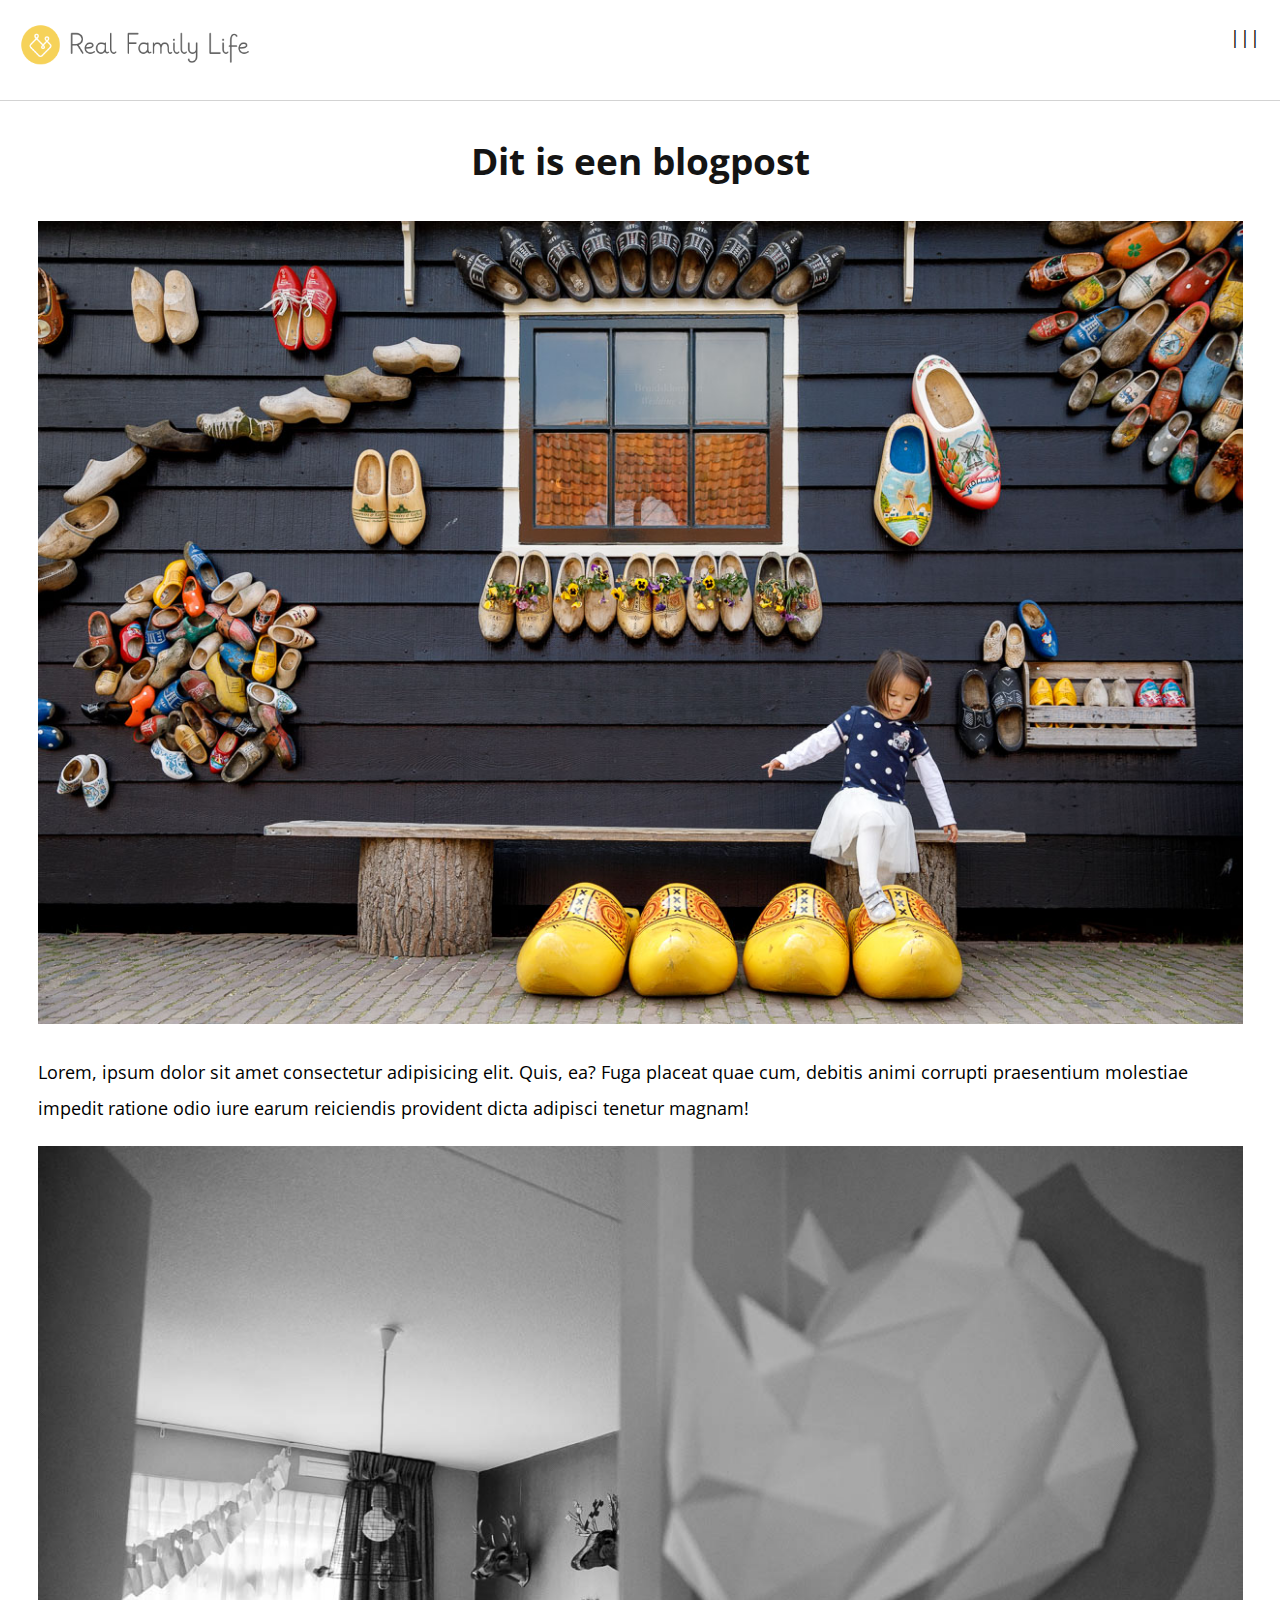
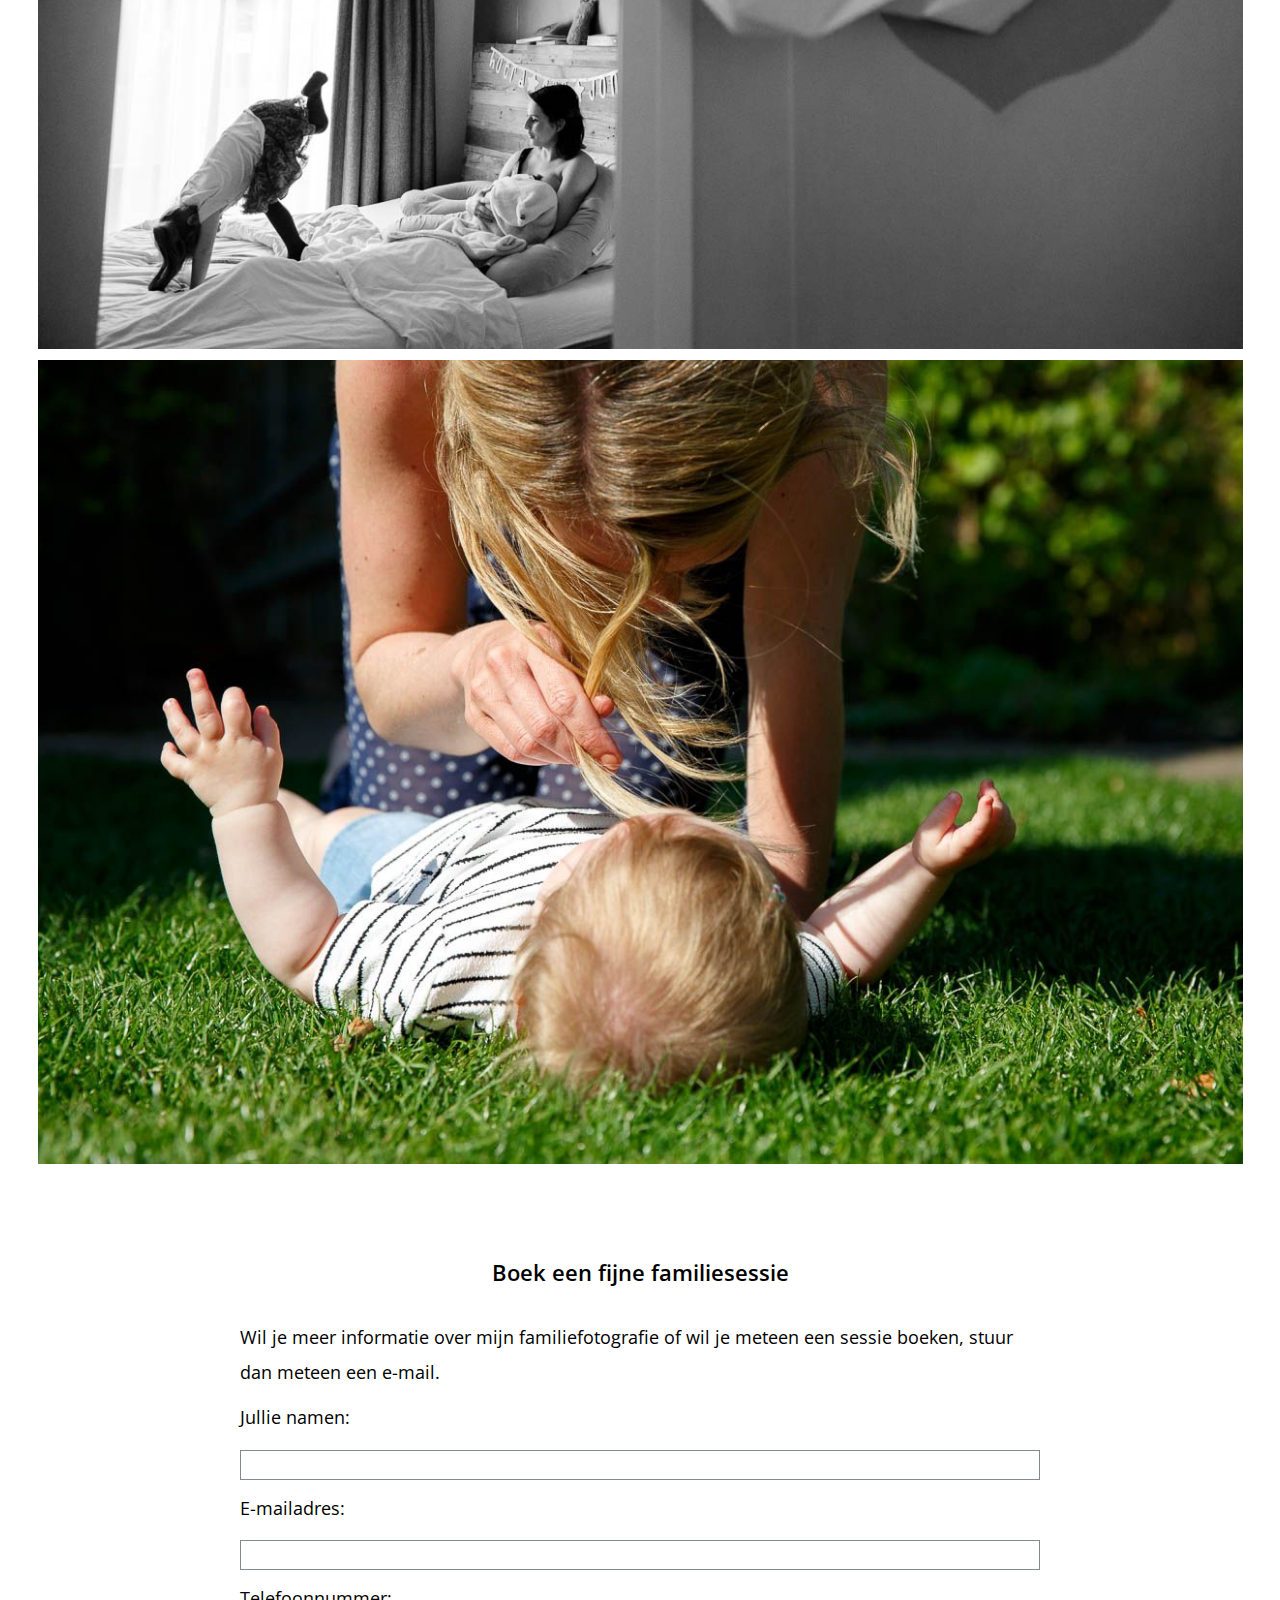
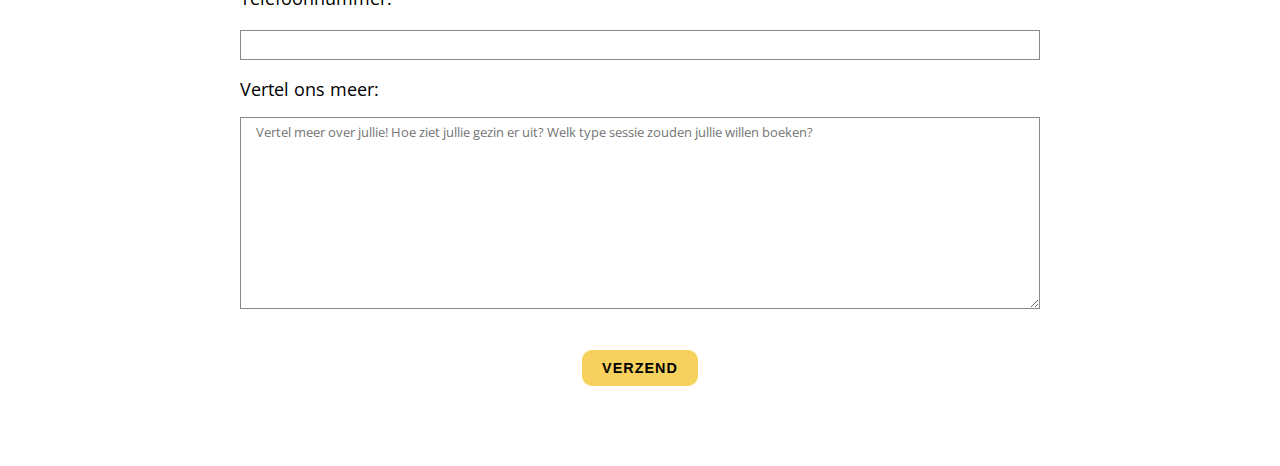
==== blog-single.html @ f8e6f695 "finished blog-archive and blog-single" ====
<!DOCTYPE html>
<html lang="en">
  <head>
    <meta charset="UTF-8" />
    <meta name="viewport" content="width=device-width, initial-scale=1.0" />
    <link rel="stylesheet" href="./css/style.css" />
    <link
      href="https://fonts.googleapis.com/css2?family=Open+Sans:ital,wght@0,300;0,400;0,600;0,700;1,400&display=swap"
      rel="stylesheet"
    />

    <title>Real Family Life - Blogpost</title>
  </head>
  <body>
    <header>
      <nav>
        <div class="nav__logo-container">
          <a href="index.html"
            ><img class="nav__logo" src="./images/rfl-logo-2.png" width="230px" alt="logo"
          /></a>
        </div>
        <span class="nav__menu">|||</span>
      </nav>
    </header>
    <main class="blogpost">
      <h1 class="blogpost__title">Dit is een blogpost</h1>
      <img
        class="blogpost__featured-img"
        src="./images/Gezinsfoto-Zaanse-Schans-Zaandam-WI-015.jpg"
        alt=""
      />
      <article class="blogpost__content">
        <p>
          Lorem, ipsum dolor sit amet consectetur adipisicing elit. Quis, ea? Fuga placeat quae cum,
          debitis animi corrupti praesentium molestiae impedit ratione odio iure earum reiciendis
          provident dicta adipisci tenetur magnam!
        </p>
        <img src="./images/Gezinsfotografie-Day-in-the-Life-Nicoline-Dennis-024.jpg" alt="" />
        <img
          src="./images/Gezinsfotografie-Day-in-the-Life-Thomas-Lisette-013-1245x830.jpg"
          alt=""
        />
      </article>
    </main>
    <footer>
      <div class="footer-cta">
        <h3 class="footer-cta__title">Boek een fijne familiesessie</h3>
        <p class="footer-cta__content">
          Wil je meer informatie over mijn familiefotografie of wil je meteen een sessie boeken,
          stuur dan meteen een e-mail.
        </p>

        <form class="contactform" name="contact" method="POST" data-netlify="true">
          <div class="contactform__formfield">
            <label for="name">Jullie namen:</label>
            <input type="text" name="names" id="name" />
          </div>
          <div class="contactform__formfield">
            <label for="email">E-mailadres:</label>
            <input type="email" name="email" id="email" />
          </div>
          <div class="contactform__formfield">
            <label for="phone">Telefoonnummer:</label>
            <input type="tel" name="phone" id="phone" />
          </div>
          <div class="contactform__formfield">
            <label for="more">Vertel ons meer:</label>
            <textarea
              name="more"
              id="more"
              cols="20"
              rows="10"
              placeholder="Vertel meer over jullie! Hoe ziet jullie gezin er uit? Welk type sessie zouden jullie willen boeken?"
            ></textarea>
          </div>
          <button class="button contactform__button" type="submit">Verzend</button>
        </form>
      </div>
    </footer>
  </body>
</html>
---- css/style.css ----
* {
  margin: 0;
  padding: 0;
  box-sizing: border-box;
}

body {
  font-family: "Open Sans";
  line-height: 2rem;
}

footer {
  grid-area: footer;
}

/* --- NAV --- */
nav {
  display: flex;
  justify-content: space-between;
  padding: 20px 20px;
  border-bottom: 1px solid lightgrey;
}

.nav__logo-container {
  width: 230px;
  height: auto;
}
.nav__logo {
  width: 100%;
}

/* --- HEADINGS --- */

h1 {
  font-size: 2rem;
  line-height: 2.5rem;
  color: #141414;
}

h2 {
  font-size: 1.5rem;
  font-weight: 600;
  line-height: 2.5rem;
  color: #141414;
}

h3 {
  font-size: 1.3rem;
  font-weight: 400;
}

.page-intro {
  padding: 40px;
}
.page-intro__title {
  text-align: center;
  padding-bottom: 30px;
}

.page-intro__content {
  max-width: 800px;
  margin: 0 auto;
}

/* --- GENERAL STYLING --- */

.button {
  text-transform: uppercase;
  font-size: 0.9rem;
  font-weight: 700;
  letter-spacing: 1px;
  text-decoration: none;
  color: black;
  background-color: #f6d15e;
  padding: 10px 20px;
  border-radius: 10px;
  display: inline-block;
  transition: background-color ease-in-out 0.2s;
}

.button:hover {
  background-color: #f2dfa4;
}

/* --- FOOTER --- */

footer {
  padding: 40px;
}

.footer-cta {
  padding-bottom: 40px;
  max-width: 800px;
  margin: 0 auto;
}

.footer-cta__title {
  font-weight: 600;
  font-size: 1.4rem;
  text-align: center;
  margin-bottom: 30px;
}

.contactform {
  width: 100%;
}

.contactform label {
  display: block;
  padding: 10px 0px;
}

.contactform input,
.contactform textarea {
  width: 100%;
  padding: 5px 15px;
  border: 1px solid #818a91;
  border-radius: 0;
  font-family: inherit;
  box-sizing: border-box;
}

.contactform__button {
  border: 0;
  margin: 0 auto;
  margin-top: 30px;
  display: block;
  cursor: pointer;
}

/* --- HOMEPAGE --- */

.homepage {
  display: grid;
  grid-template-rows: auto;
  grid-template-columns: 1fr;
  grid-template-areas:
    "header"
    "intro"
    "ditl"
    "gezin"
    "aboutus"
    "footer";
}
header {
  grid-area: header;
}
.intro {
  grid-area: intro;
}
.ditl {
  grid-area: ditl;
}
.gezin {
  grid-area: gezin;
}

.aboutus {
  grid-area: aboutus;
}

.intro {
  z-index: 1;
}
.intro__title {
  text-align: center;
  font-weight: 300;
  padding: 40px 20px;
}

.intro__img {
  width: 100%;
}

.intro__content {
  text-align: center;
  padding: 40px 20px;
}

/* .wave {
  height: 0px;
  width: 0px;
} */
.split {
  text-align: center;
  /* clip-path: url(#wave); */
}

.split--yellow {
  background-color: #f6d15e;
}

.split__titlecontainer {
  padding: 50px 20px;
}

.split__title {
  padding-bottom: 10px;
}

.split__subtitle {
  font-weight: 300;
  font-size: 1rem;
}

.ditl .split__img {
  background-image: url("../images/Day-in-the-life-Fotografie-Vleuten-010-1.jpg");
  background-repeat: none;
  background-size: cover;
  padding-bottom: 100%;
}

.gezin .split__img {
  background-image: url("../images/familiefotografie-014-1245x830-3.jpg");
  background-repeat: none;
  background-size: cover;
  padding-bottom: 100%;
}

.split__contentcontainer {
  padding: 40px 40px 60px 40px;
}

.split__content {
  margin-bottom: 40px;
  text-align: left;
}

.split__button {
  margin: 0 auto;
}
.split__button--white {
  background-color: white;
  color: black;
}

.aboutus {
  background-color: #f3856d;
  padding: 40px;
}
.aboutus__title {
  text-align: center;
  padding-bottom: 20px;
}
.aboutus__content {
  text-align: center;
}

.aboutus__contentcontainer {
  padding: 20px 40px 40px 40px;
  margin: 0 auto;
  background-color: white;
  color: black;
  max-width: 800px;
}

.aboutus__img {
  margin: 0 auto;
  width: 100%;
  display: block;
  max-width: 800px;
}

/* --- PORTFOLIO --- */

.portfolio__slider img {
  margin: 0 auto;
  display: block;
  width: 100%;
  max-width: 1245px;
}

.portfolio-info {
  padding: 40px;
}

.portfolio-info__content {
  margin: 40px 0px;
  grid-area: content;
}

.portfolio-info__quote {
  font-size: 1.7rem;
  line-height: 2rem;
  grid-area: quote;
  margin-bottom: 20px;
}

.portfolio-info__quote:before {
  color: black;
  content: open-quote;
  font-family: "Times New Roman", Times, serif;
  font-size: 5em;
  line-height: 0.1em;
  margin-right: 0.25em;
  vertical-align: -0.4em;
}
.portfolio-info__button {
  margin: 0 auto;
  color: black;
  background-color: white;
}

.portfolio-info__list {
  background-color: #f6d15e;
  padding: 30px;
  display: flex;
  flex-direction: column;
  align-items: center;
  max-width: 400px;
  margin: 0 auto;
  grid-area: list;
}
.portfolio-info__list ul {
  list-style: inside;
}

.portfolio-info__list-title {
  font-weight: 600;
  margin-bottom: 20px;
}

.portfolio-info__price {
  text-align: center;
  font-weight: 700;
  margin: 30px 0px;
}

.portfolio-grid-title {
  text-align: center;
  margin: 30px 0px;
  font-size: 1.7rem;
  font-weight: 600;
}
.portfolio-grid {
  display: grid;
  gap: 10px;
}

.portfolio-grid-item {
  width: 100%;
  position: relative;
}

.portfolio-grid-item__thumbnail {
  width: 100%;
  height: auto;
}

.portfolio-grid-item__link {
  display: block;
  width: 100%;
  height: 100%;
  line-height: 0;
}

.portfolio-grid-item__title {
  position: absolute;
  top: 0;
  left: 0;
  width: 100%;
  height: 100%;
  background-color: rgba(0, 0, 0, 0.4);
  transition: background-color ease-in-out 0.3s;
}
.portfolio-grid-item__title:hover {
  background-color: rgba(0, 0, 0, 0.2);
}

.portfolio-grid-item__title h4 {
  position: absolute;
  width: 100%;
  text-align: center;
  top: 50%;
  left: 50%;
  transform: translate(-50%, -50%);
  color: white;
  line-height: 2rem;
  font-weight: 600;
  font-size: 1rem;
  text-transform: uppercase;
}

/* --- BLOG ARCHIVE --- */

.blog .page-intro__content {
  text-align: center;
}

/* --- BLOG SINGLE --- */

.blogpost {
  max-width: 1245px;
  margin: 0 auto;
  padding: 40px 20px;
}

.blogpost__title {
  margin-bottom: 40px;
  text-align: center;
}

.blogpost__featured-img {
  width: 100%;
}

.blogpost__content img {
  width: 100%;
}

.blogpost__content p {
  margin: 20px 0px;
}
@media screen and (min-width: 768px) {
  h1 {
    font-size: 2.3rem;
  }
  h2 {
    font-size: 2.3rem;
  }

  /* --- HOMEPAGE 768--- */
  .intro__content {
    padding: 50px;
    max-width: 75%;
    margin: 0 auto;
  }

  .aboutus__contentcontainer {
    padding: 60px;
    max-width: 800px;
  }

  .ditl .split__img {
    padding-bottom: 66%;
  }

  .gezin .split__img {
    padding-bottom: 66%;
  }

  /* PORTFOLIO 768 */
  .portfolio-grid {
    grid-template-rows: auto;
    grid-template-columns: 1fr 1fr 1fr;
  }
}

@media screen and (min-width: 1024px) {
  body {
    font-size: 1.1rem;
    line-height: 2.2rem;
  }

  /* --- HOMEPAGE 1024--- */

  .intro__content {
    padding: 75px;
    max-width: 800px;
  }
  .ditl {
    display: grid;
    grid-template-rows: auto;
    grid-template-columns: 1fr 1fr;
    grid-template-areas:
      "img title"
      "img content";

    align-content: center;
  }

  .gezin {
    display: grid;
    grid-template-rows: auto;
    grid-template-columns: 1fr 1fr;
    grid-template-areas:
      "title img"
      "content img";
  }

  .split__titlecontainer {
    grid-area: title;
    padding: 100px 50px 20px 50px;
  }

  .split__contentcontainer {
    grid-area: content;
  }

  .split__img {
    grid-area: img;
    height: auto;
    padding-bottom: 0%;
  }

  .split {
    text-align: left;
  }
  .split__contentcontainer {
    padding: 20px 50px 100px 50px;
  }

  .ditl .split__img {
    padding-bottom: 0;
  }

  .gezin .split__img {
    padding-bottom: 0%;
  }

  /* --- PORTFOLIO 1024 --- */

  .portfolio-info {
    display: grid;
    grid-template-columns: 1fr auto;
    gap: 30px;
    grid-template-rows: auto 1fr;
    grid-template-areas:
      "quote list"
      "content list";

    max-width: 1245px;
    justify-items: center;
    margin: 0 auto;
  }

  .portfolio-info__content {
    margin: 0px;
  }

  .portfolio-info__quote {
    font-size: 2rem;
    line-height: 3rem;
  }
}

@media screen and (min-width: 1245px) {
  .portfolio-info {
    padding: 40px 0px;
  }
}
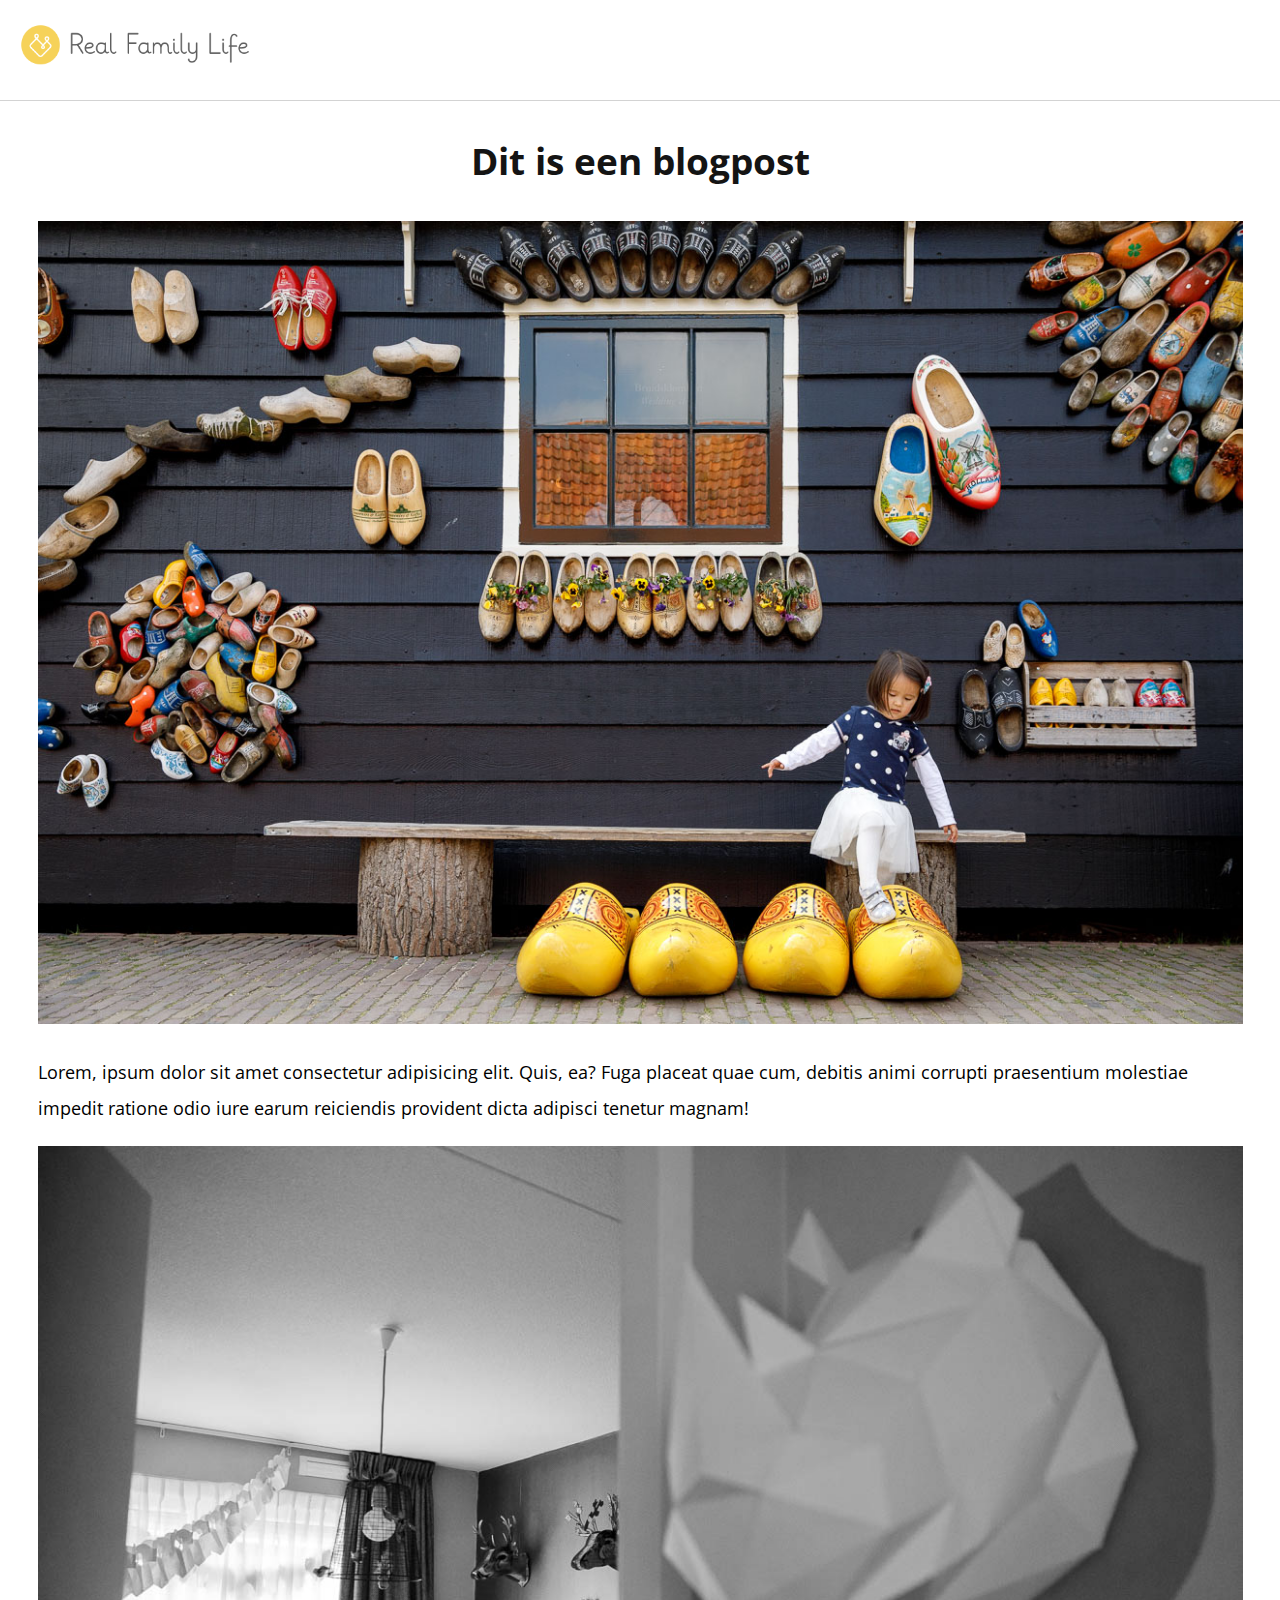
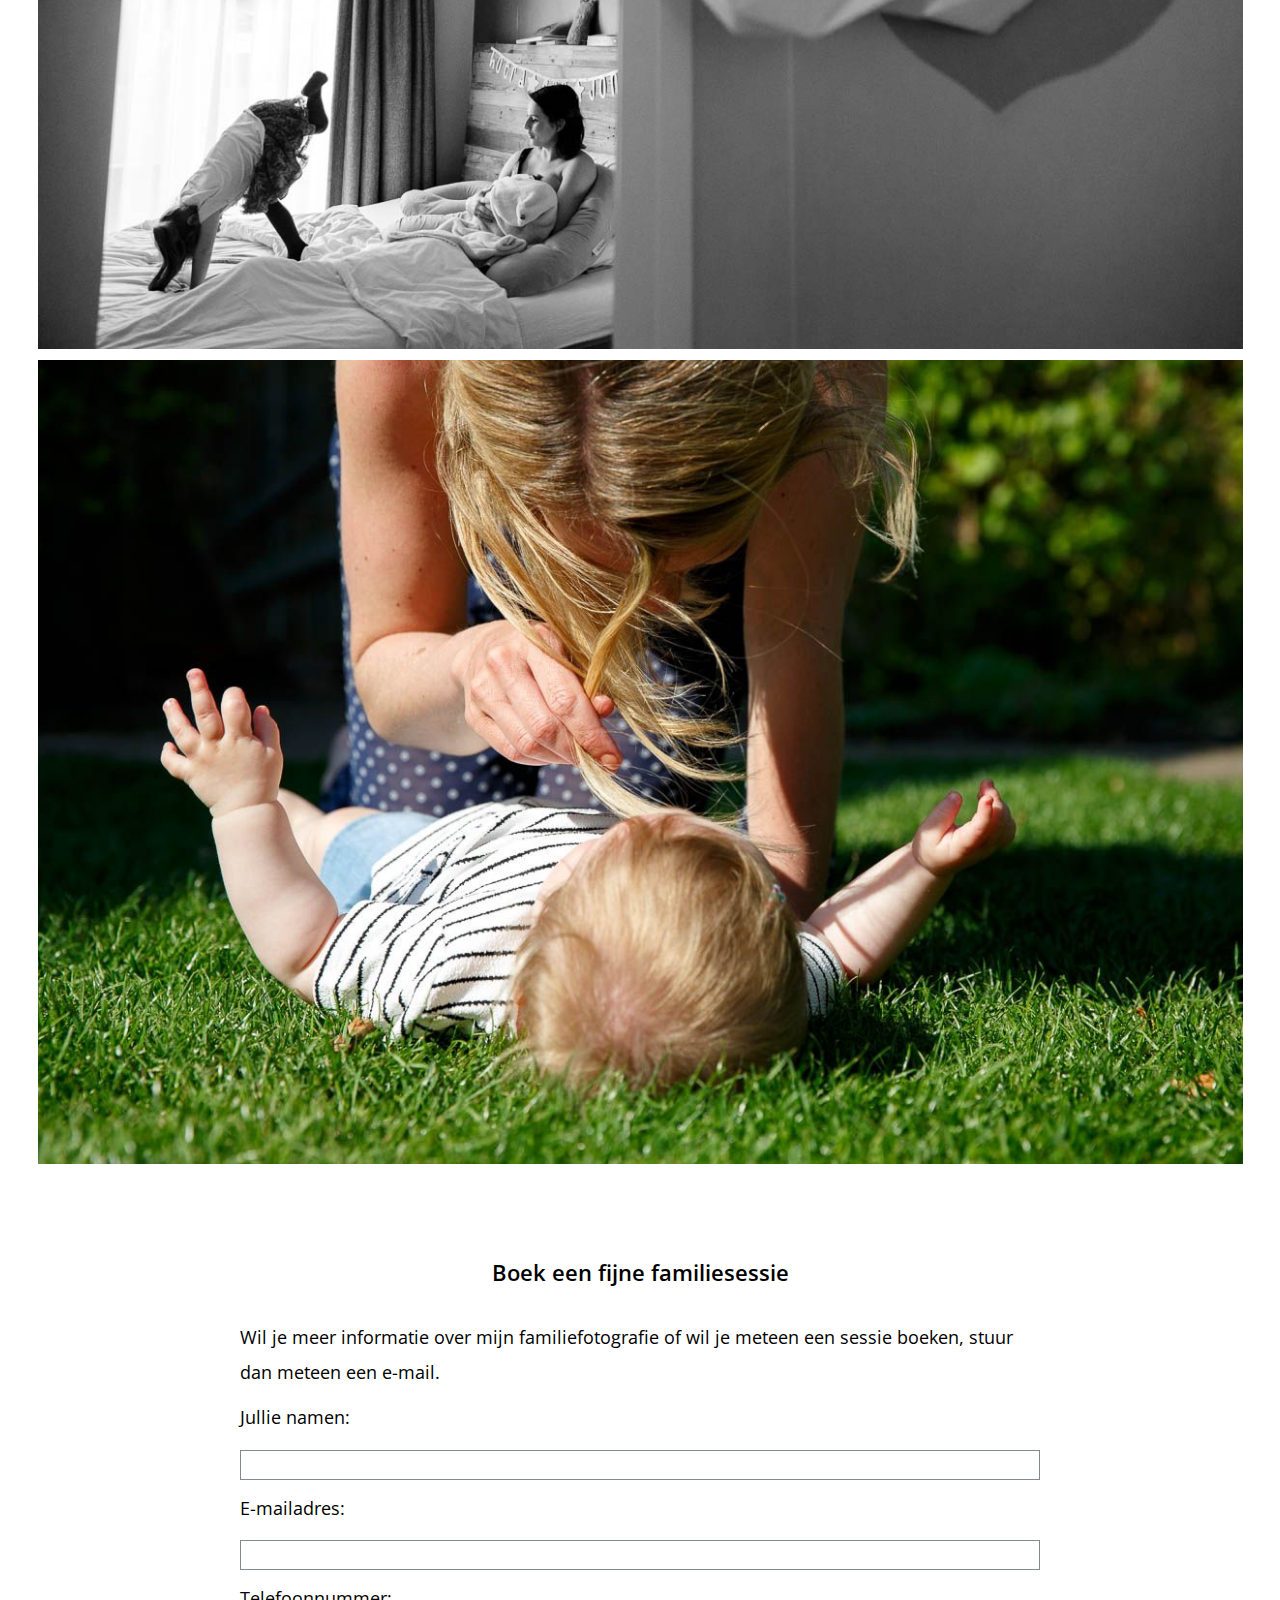
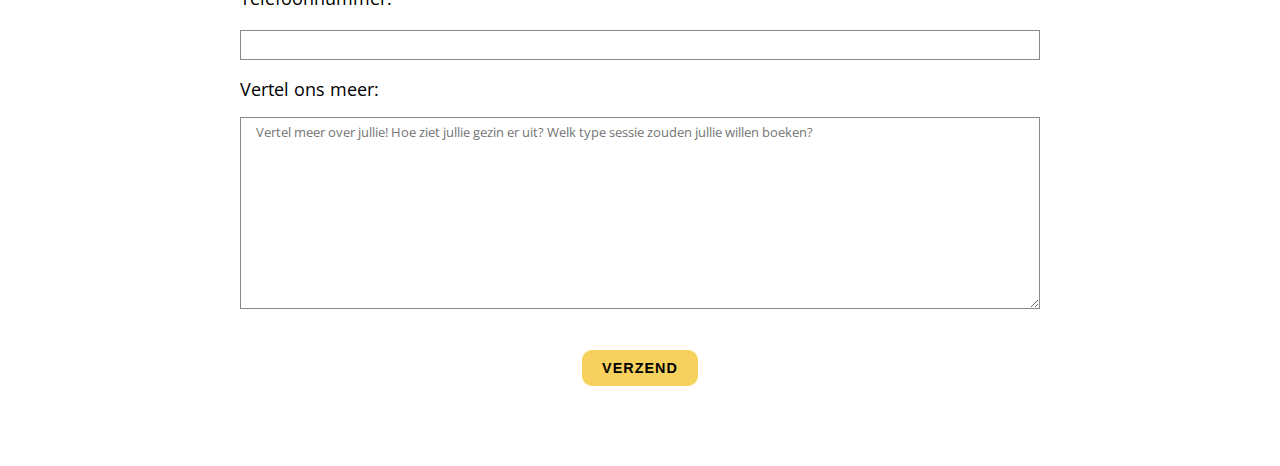
==== commit 006b201e: "added a hamburger menu (credits in the JS file)" ====
--- a/blog-single.html
+++ b/blog-single.html
@@ -13,13 +13,22 @@
   </head>
   <body>
     <header>
-      <nav>
-        <div class="nav__logo-container">
-          <a href="index.html"
-            ><img class="nav__logo" src="./images/rfl-logo-2.png" width="230px" alt="logo"
-          /></a>
-        </div>
-        <span class="nav__menu">|||</span>
+      <div class="logo-container">
+        <a href="index.html">
+          <img class="logo" src="./images/rfl-logo-2.png" width="230px" alt="logo"
+        /></a>
+      </div>
+
+      <!-- Nav menu made with this: https://dev.to/ljcdev/easy-hamburger-menu-with-js-2do0 -->
+      <!-- For Winc teachers: I didn't know how to make my own hamburger menu, so I googled one :) -->
+      <button class="ham"></button>
+      <nav class="navbar">
+        <ul>
+          <li><a class="menuLink" href="ditl.html">Day in the Life</a></li>
+          <li><a class="menuLink" href="gezinsfotografie.html">Gezinsfotografie</a></li>
+          <li><a class="menuLink" href="blog.html">Blog</a></li>
+          <li><a class="menuLink" href="contact.html">Contact</a></li>
+        </ul>
       </nav>
     </header>
     <main class="blogpost">
@@ -77,5 +86,6 @@
         </form>
       </div>
     </footer>
+    <script src="./scripts/hamburger.js"></script>
   </body>
 </html>
--- a/css/style.css
+++ b/css/style.css
@@ -14,19 +14,84 @@
 }
 
 /* --- NAV --- */
-nav {
+header {
   display: flex;
   justify-content: space-between;
   padding: 20px 20px;
   border-bottom: 1px solid lightgrey;
 }
 
-.nav__logo-container {
+.logo-container {
   width: 230px;
   height: auto;
 }
-.nav__logo {
-  width: 100%;
+.logo {
+  width: 100%;
+}
+.ham {
+  position: absolute;
+  /* always keep ham on top of everything */
+  z-index: 1000;
+  top: 20px;
+  right: 20px;
+  width: 36px;
+  height: 36px;
+  border: none;
+  cursor: pointer;
+  background-color: transparent;
+  background-image: url("https://ljc-dev.github.io/testing0/ham.svg");
+  background-size: 100%;
+}
+
+/* change ham image to close */
+.showClose {
+  background-image: url("https://ljc-dev.github.io/testing0/ham-close.svg");
+}
+
+.navbar {
+  position: absolute;
+  z-index: 2;
+  top: 0;
+  left: 0;
+  background: #f6d15e;
+  width: 100vw;
+  height: 100vh;
+  overflow: hidden;
+  color: black;
+  /* hide the menu above the screen by default */
+  transform: translateY(-100%);
+  /* transition adds a little animation when sliding in and out the menu */
+  transition: transform 0.2s ease;
+}
+
+.showNav {
+  /* show the menu */
+  transform: translateY(0);
+}
+
+/* basic nav styling below */
+
+.navbar ul {
+  width: 100%;
+  height: 100%;
+  list-style: none;
+  display: flex;
+  flex-flow: column nowrap;
+  justify-content: space-evenly;
+  align-items: center;
+}
+
+.navbar ul li a {
+  color: black;
+  padding-bottom: 10px;
+  font-weight: 700;
+  text-decoration: none;
+  font-size: 2rem;
+}
+
+.navbar ul li a:hover,
+.navbar ul li a:focus {
+  color: white;
 }
 
 /* --- HEADINGS --- */
